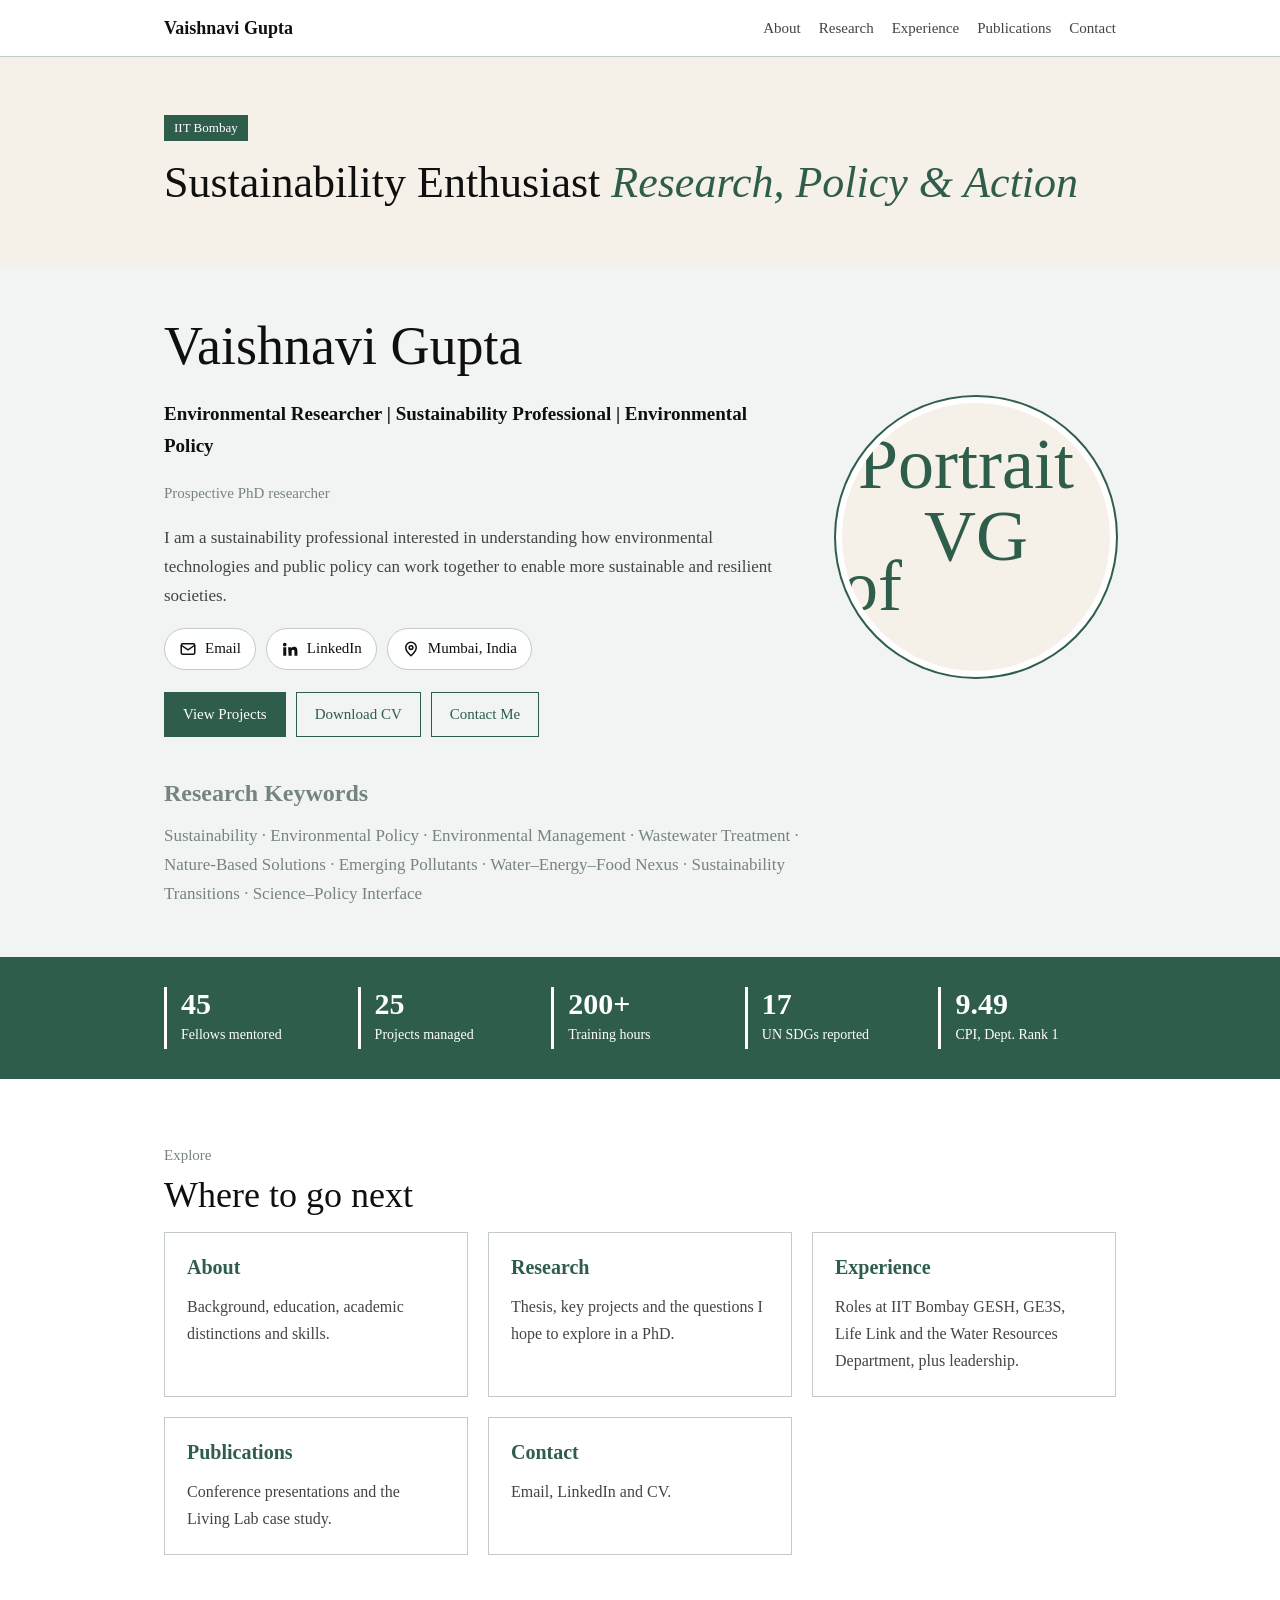
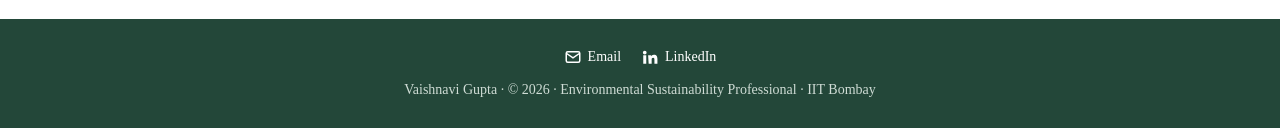
==== index.html @ b22b4fa3 "Add files via upload" ====
<!DOCTYPE html>
<html lang="en">
<head>
<meta charset="utf-8">
<meta name="viewport" content="width=device-width, initial-scale=1">
<title>Home | Vaishnavi Gupta</title>
<link rel="stylesheet" href="style.css">
<meta name="description" content="Vaishnavi Gupta: environmental researcher working on water sustainability, environmental policy and sustainability transitions.">
<link rel="icon" href="data:image/svg+xml,%3Csvg xmlns=%27http://www.w3.org/2000/svg%27 viewBox=%270 0 100 100%27%3E%3Ctext y=%27.9em%27 font-size=%2790%27%3E%F0%9F%8C%BF%3C/text%3E%3C/svg%3E">
</head>
<body>
<nav><div class="wrap"><b><a href="index.html" style="text-decoration:none">Vaishnavi Gupta</a></b>
<ul><li><a href="about.html">About</a></li><li><a href="research.html">Research</a></li><li><a href="experience.html">Experience</a></li><li><a href="publications.html">Publications</a></li><li><a href="contact.html">Contact</a></li></ul></div></nav>
<main>
<header>
<div class="hero-top"><div class="wrap">
<span class="tag">IIT Bombay</span>
<h2>Sustainability Enthusiast <em>Research, Policy &amp; Action</em></h2></div></div>
<div class="intro"><div class="wrap hero-grid">
<div>
<h1>Vaishnavi Gupta</h1>
<p class="role">Environmental Researcher | Sustainability Professional | Environmental Policy</p>
<p class="sub">Prospective PhD researcher</p>
<p>I am a sustainability professional interested in understanding how environmental technologies and public policy can work together to enable more sustainable and resilient societies.</p>
<div class="chips"><a class="chip" href="https://mail.google.com/mail/?view=cm&fs=1&to=gvaishnavi00@gmail.com" target="_blank" rel="noopener"><svg class="ic" viewBox="0 0 24 24" fill="none" stroke="currentColor" stroke-width="2" aria-hidden="true"><rect x="3" y="5" width="18" height="14" rx="2"/><path d="m3 7 9 6 9-6"/></svg>Email</a><a class="chip" href="https://linkedin.com/in/gvaishnavi21" target="_blank" rel="noopener"><svg class="ic" viewBox="0 0 24 24" fill="currentColor" aria-hidden="true"><path d="M4.98 3.5a2.5 2.5 0 1 1 0 5 2.5 2.5 0 0 1 0-5zM3 9.5h4V21H3zM9.5 9.5h3.8v1.6h.05c.53-1 1.83-2.05 3.77-2.05 4 0 4.78 2.6 4.78 6V21h-4v-5.1c0-1.2 0-2.8-1.7-2.8s-2 1.3-2 2.7V21h-4z"/></svg>LinkedIn</a><span class="chip"><svg class="ic" viewBox="0 0 24 24" fill="none" stroke="currentColor" stroke-width="2" aria-hidden="true"><path d="M12 21s7-6.2 7-11a7 7 0 0 0-14 0c0 4.8 7 11 7 11z"/><circle cx="12" cy="10" r="2.5"/></svg>Mumbai, India</span></div>
<div class="btns"><a class="btn p" href="research.html">View Projects</a><a class="btn" href="resume/vaishnavi_CV.pdf" download>Download CV</a><a class="btn" href="contact.html">Contact Me</a></div>
</div>
<div class="photo"><span>VG</span><img src="images/profile.jpeg" alt="Portrait of Vaishnavi Gupta"></div>
</div>
<div class="wrap kw" style="margin-top:20px"><h3>Research Keywords</h3><p>Sustainability · Environmental Policy · Environmental Management · Wastewater Treatment · Nature-Based Solutions · Emerging Pollutants · Water–Energy–Food Nexus · Sustainability Transitions · Science–Policy Interface</p></div>
</div>
</header>
<div class="strip"><div class="wrap"><div class="stats">
<div class="stat"><b>45</b><span>Fellows mentored</span></div>
<div class="stat"><b>25</b><span>Projects managed</span></div>
<div class="stat"><b>200+</b><span>Training hours</span></div>
<div class="stat"><b>17</b><span>UN SDGs reported</span></div>
<div class="stat"><b>9.49</b><span>CPI, Dept. Rank 1</span></div>
</div></div></div>
<section class="explore"><div class="wrap"><p class="sub">Explore</p><h2>Where to go next</h2>
<div class="grid">
<a class="card" href="about.html"><h3>About</h3><p>Background, education, academic distinctions and skills.</p></a>
<a class="card" href="research.html"><h3>Research</h3><p>Thesis, key projects and the questions I hope to explore in a PhD.</p></a>
<a class="card" href="experience.html"><h3>Experience</h3><p>Roles at IIT Bombay GESH, GE3S, Life Link and the Water Resources Department, plus leadership.</p></a>
<a class="card" href="publications.html"><h3>Publications</h3><p>Conference presentations and the Living Lab case study.</p></a>
<a class="card" href="contact.html"><h3>Contact</h3><p>Email, LinkedIn and CV.</p></a>
</div></div></section>
</main>
<footer><p><a href="https://mail.google.com/mail/?view=cm&fs=1&to=gvaishnavi00@gmail.com" target="_blank" rel="noopener"><svg class="ic" viewBox="0 0 24 24" fill="none" stroke="currentColor" stroke-width="2" aria-hidden="true"><rect x="3" y="5" width="18" height="14" rx="2"/><path d="m3 7 9 6 9-6"/></svg>Email</a><a href="https://linkedin.com/in/gvaishnavi21" target="_blank" rel="noopener"><svg class="ic" viewBox="0 0 24 24" fill="currentColor" aria-hidden="true"><path d="M4.98 3.5a2.5 2.5 0 1 1 0 5 2.5 2.5 0 0 1 0-5zM3 9.5h4V21H3zM9.5 9.5h3.8v1.6h.05c.53-1 1.83-2.05 3.77-2.05 4 0 4.78 2.6 4.78 6V21h-4v-5.1c0-1.2 0-2.8-1.7-2.8s-2 1.3-2 2.7V21h-4z"/></svg>LinkedIn</a></p><p>Vaishnavi Gupta · © 2026 · Environmental Sustainability Professional · IIT Bombay</p></footer>
</body>
</html>
---- style.css ----
:root{--green:#2f5d4b;--green-d:#234739;--sage:#f1f4f2;--cream:#f5f0e8;--mute:#768480;--line:#c3cbc7;--ink:#0f0f0f;--body:#444;--serif:Georgia,"Times New Roman",serif}
*{box-sizing:border-box}
html{scroll-behavior:smooth;scroll-padding-top:70px}
body{margin:0;font-family:var(--serif);color:var(--body);background:#fff;line-height:1.7;font-size:17px}
a{color:var(--green)}
.wrap{max-width:1000px;margin:0 auto;padding:0 24px}
nav{position:sticky;top:0;z-index:5;background:#fff;border-bottom:1px solid var(--line)}
nav .wrap{display:flex;justify-content:space-between;align-items:center;gap:16px;min-height:56px;flex-wrap:wrap}
nav b{color:var(--ink);font-size:18px}
nav ul{display:flex;gap:18px;list-style:none;margin:0;padding:0;flex-wrap:wrap}
nav a{text-decoration:none;color:var(--body);font-size:15px}
nav a:hover{color:var(--green)}
section{padding:64px 0}
.alt{background:var(--sage)}
h1,h2,h3{color:var(--ink);line-height:1.2;font-weight:400;margin:0 0 14px}
h1{font-size:clamp(34px,6vw,54px)}
h2{font-size:clamp(26px,4vw,36px)}
h3{font-size:20px;font-weight:700}
.sub{color:var(--mute);font-size:15px;margin:0 0 6px}
.hero-top{background:var(--cream);padding:56px 0}
.tag{display:inline-block;background:var(--green);color:#fff;font-size:13px;padding:2px 10px;margin-bottom:16px}
.hero-top h2{font-size:clamp(28px,5vw,44px);margin:0}
.hero-top em{color:var(--green)}
.intro{background:var(--sage);padding:48px 0}
.intro p{max-width:680px}
.role{font-weight:700;color:var(--ink);font-size:19px}
.btns{display:flex;gap:10px;flex-wrap:wrap;margin:22px 0}
.btn{display:inline-block;padding:9px 18px;text-decoration:none;font-size:15px;border:1px solid var(--green);color:var(--green)}
.btn.p{background:var(--green);color:#fff}
.btn:hover{background:var(--green-d);color:#fff}
.btn:focus-visible,a:focus-visible{outline:3px solid var(--green);outline-offset:2px}
.kw h3{color:var(--mute);font-size:24px}
.kw p{color:var(--mute);margin:0}
.grid{display:grid;grid-template-columns:repeat(auto-fit,minmax(260px,1fr));gap:20px}
.card{background:#fff;border:1px solid var(--line);padding:22px}
.alt .card{background:#fff}
.card p{margin:8px 0 0;font-size:16px}
.card ul,.list{margin:8px 0 0;padding-left:20px}
.card li,.list li{margin-bottom:6px;font-size:16px}
.meta{color:var(--mute);font-size:14px;margin:0}
.stats{display:grid;grid-template-columns:repeat(auto-fit,minmax(150px,1fr));gap:16px;margin:28px 0}
.stat{border-left:3px solid var(--green);padding-left:14px}
.stat b{display:block;font-size:30px;color:var(--green);line-height:1.1}
.stat span{font-size:14px;color:var(--mute)}
.two{display:grid;grid-template-columns:1fr 1fr;gap:40px}
.tl{border-left:2px solid var(--line);padding-left:24px}
.job{position:relative;margin-bottom:34px}
.job:before{content:"";position:absolute;left:-31px;top:8px;width:12px;height:12px;background:var(--green);border-radius:50%}
.job h3{margin-bottom:2px}
.q{font-size:20px;color:var(--ink);border-left:3px solid var(--green);padding-left:16px;margin:18px 0}
.bar{margin:0 0 14px}
.bar div{display:flex;justify-content:space-between;font-size:15px}
.bar i{display:block;height:6px;background:#dfe5e2;margin-top:4px}
.bar i:after{content:"";display:block;height:6px;background:var(--green);width:var(--w)}
.contact{background:var(--green);color:#e8efeb}
.contact h2,.contact h3{color:#fff}
.contact a{color:#fff}
.contact .btn{border-color:#fff;color:#fff}
.contact .btn.p{background:#fff;color:var(--green)}
form{display:grid;gap:10px}
input,textarea{font:inherit;font-size:15px;padding:10px;border:1px solid var(--line);width:100%}
footer{background:var(--green-d);color:#cfdcd5;text-align:center;padding:22px;font-size:14px}
@media(max-width:760px){.two{grid-template-columns:1fr;gap:24px}nav ul{gap:12px}section{padding:44px 0}}
@media(prefers-reduced-motion:reduce){html{scroll-behavior:auto}}
nav a[aria-current]{color:var(--green);border-bottom:2px solid var(--green);padding-bottom:2px}
nav b a{font-size:18px;color:var(--ink)}
body{display:flex;flex-direction:column;min-height:100vh}
main{flex:1}
.explore a.card{display:block;text-decoration:none;color:var(--body)}
.explore a.card:hover{border-color:var(--green)}
.explore h3{color:var(--green)}

.hero-grid{display:grid;grid-template-columns:1fr 280px;gap:48px;align-items:center}
.photo{position:relative;width:280px;height:280px;border-radius:50%;background:var(--cream);border:6px solid #fff;box-shadow:0 0 0 2px var(--green);overflow:hidden;display:flex;align-items:center;justify-content:center;font-size:72px;color:var(--green);justify-self:center}
.photo img{position:absolute;inset:0;width:100%;height:100%;object-fit:cover}
.photo.sm{width:180px;height:180px;font-size:48px;margin-bottom:20px}
.chips{display:flex;flex-wrap:wrap;gap:10px;margin:18px 0 0}
.chip{display:inline-flex;align-items:center;gap:8px;padding:7px 14px;border:1px solid var(--line);background:#fff;color:var(--ink);text-decoration:none;font-size:15px;border-radius:999px}
a.chip:hover{border-color:var(--green);color:var(--green)}
.ic{width:18px;height:18px;flex:none}
.contact .chip{background:transparent;border-color:rgba(255,255,255,.5);color:#fff}
.contact a.chip:hover{background:#fff;color:var(--green)}
footer p{margin:4px 0}
footer a{color:#fff;display:inline-flex;align-items:center;gap:6px;margin:0 10px;text-decoration:none}
footer a:hover{text-decoration:underline}
.strip{background:var(--green);color:#fff;padding:30px 0}
.strip .stats{margin:0}
.strip .stat{border-color:#fff}
.strip .stat b,.strip .stat span{color:#fff}
@media(max-width:760px){.hero-grid{grid-template-columns:1fr}.photo{order:-1;width:200px;height:200px;font-size:54px}}
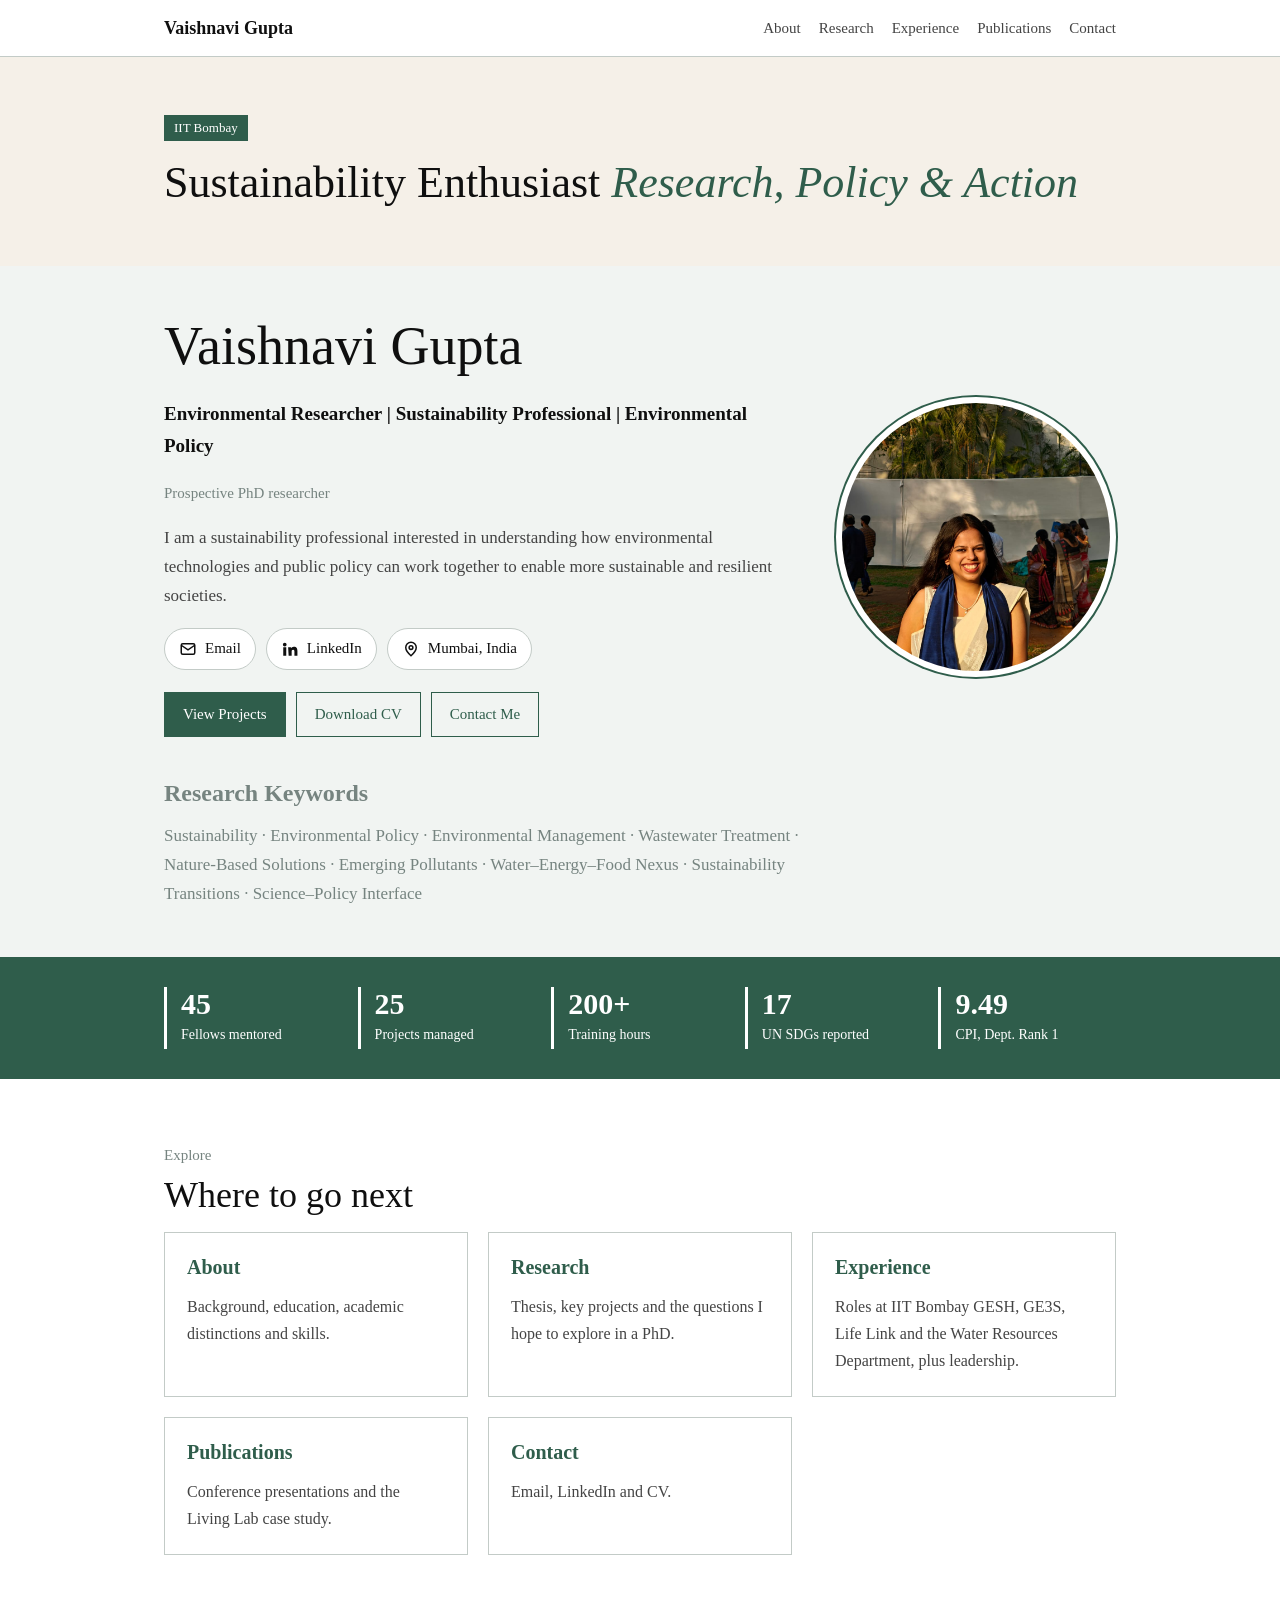
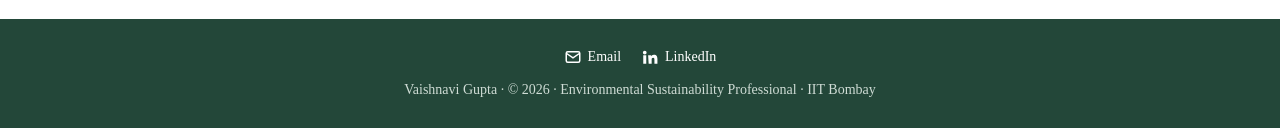
==== commit 174cb63a: "Add files via upload" ====
--- a/index.html
+++ b/index.html
@@ -9,7 +9,7 @@
 <link rel="icon" href="data:image/svg+xml,%3Csvg xmlns=%27http://www.w3.org/2000/svg%27 viewBox=%270 0 100 100%27%3E%3Ctext y=%27.9em%27 font-size=%2790%27%3E%F0%9F%8C%BF%3C/text%3E%3C/svg%3E">
 </head>
 <body>
-<nav><div class="wrap"><b><a href="index.html" style="text-decoration:none">Vaishnavi Gupta</a></b>
+<nav><div class="wrap"><b><a href="index.html" style="text-decoration:none">Vaishnavi Gupta</a></b><input type="checkbox" id="nav-toggle" class="nav-toggle" aria-label="Toggle navigation menu"><label class="nav-btn" for="nav-toggle"><span class="nav-ic" aria-hidden="true"></span>Menu</label>
 <ul><li><a href="about.html">About</a></li><li><a href="research.html">Research</a></li><li><a href="experience.html">Experience</a></li><li><a href="publications.html">Publications</a></li><li><a href="contact.html">Contact</a></li></ul></div></nav>
 <main>
 <header>
--- a/style.css
+++ b/style.css
@@ -88,3 +88,130 @@
 .strip .stat{border-color:#fff}
 .strip .stat b,.strip .stat span{color:#fff}
 @media(max-width:760px){.hero-grid{grid-template-columns:1fr}.photo{order:-1;width:200px;height:200px;font-size:54px}}
+
+/* =====================================================================
+   MOBILE / PHONE RESPONSIVENESS
+   Everything below only applies at <=760px (phones / small tablets) and
+   <=420px (small phones). Desktop styles above are untouched.
+   ===================================================================== */
+
+/* Mobile-menu controls exist in the HTML but are hidden on desktop */
+.nav-toggle,.nav-btn{display:none}
+
+@media(max-width:760px){
+  :root{--gutter:20px}
+  html{-webkit-text-size-adjust:100%;text-size-adjust:100%;scroll-padding-top:64px}
+  /* Safety net against sideways scrolling (clip, unlike hidden, keeps the sticky nav working) */
+  body{font-size:16px;line-height:1.65;overflow-x:clip;overflow-wrap:break-word}
+  img,svg{max-width:100%}
+  a,button,label,.btn{touch-action:manipulation}
+  .wrap{padding:0 var(--gutter)}
+
+  /* ---- Navigation: brand + "Menu" button, links drop down as a tap-friendly list ---- */
+  nav .wrap{flex-wrap:nowrap;min-height:56px;gap:12px}
+  nav b a{display:inline-flex;align-items:center;min-height:44px;white-space:nowrap}
+  .nav-toggle{display:block;position:absolute;width:1px;height:1px;min-height:0;margin:-1px;padding:0;border:0;overflow:hidden;clip:rect(0 0 0 0);white-space:nowrap}
+  .nav-btn{display:inline-flex;align-items:center;gap:10px;min-height:44px;padding:0 14px;border:1px solid var(--line);background:#fff;color:var(--ink);font-size:15px;line-height:1;cursor:pointer;user-select:none;-webkit-user-select:none;-webkit-tap-highlight-color:rgba(47,93,75,.12)}
+  .nav-toggle:checked + .nav-btn{border-color:var(--green);color:var(--green)}
+  .nav-toggle:focus-visible + .nav-btn{outline:3px solid var(--green);outline-offset:2px}
+  .nav-ic,.nav-ic:before,.nav-ic:after{display:block;width:18px;height:2px;background:currentColor;transition:transform .2s,background .2s}
+  .nav-ic{position:relative}
+  .nav-ic:before,.nav-ic:after{content:"";position:absolute;left:0}
+  .nav-ic:before{top:-6px}
+  .nav-ic:after{top:6px}
+  .nav-toggle:checked + .nav-btn .nav-ic{background:transparent}
+  .nav-toggle:checked + .nav-btn .nav-ic:before{top:0;transform:rotate(45deg)}
+  .nav-toggle:checked + .nav-btn .nav-ic:after{top:0;transform:rotate(-45deg)}
+  nav ul{display:none;position:absolute;top:100%;left:0;right:0;flex-direction:column;flex-wrap:nowrap;gap:0;padding:4px var(--gutter) 8px;background:#fff;border-bottom:1px solid var(--line);box-shadow:0 14px 22px rgba(15,15,15,.10)}
+  .nav-toggle:checked ~ ul{display:flex}
+  nav li + li{border-top:1px solid #e6ebe8}
+  nav ul a{display:flex;align-items:center;min-height:48px;font-size:17px}
+  nav ul a[aria-current]{border-bottom:0;padding:0 0 0 12px;box-shadow:inset 3px 0 0 var(--green);font-weight:700}
+
+  /* ---- Typography & spacing ---- */
+  h1{font-size:clamp(30px,9vw,40px)}
+  h2{font-size:clamp(24px,7vw,30px)}
+  h3{font-size:18px}
+  main h2[style*="margin-top"]{margin-top:36px!important}
+  section{padding:40px 0}
+
+  /* ---- Hero / profile ---- */
+  .hero-top{padding:32px 0}
+  .hero-top h2{font-size:clamp(26px,7.4vw,34px);line-height:1.2}
+  .intro{padding:32px 0}
+  .hero-grid,.two{grid-template-columns:minmax(0,1fr)}
+  .hero-grid{gap:24px}
+  .role{font-size:17px;line-height:1.5}
+  .kw h3{font-size:20px}
+  .kw p{font-size:15px;line-height:1.6}
+  .photo.sm{margin:0 auto 20px}
+
+  /* ---- Buttons, chips & touch targets ---- */
+  .chips{gap:10px}
+  .chip{min-height:44px;padding:0 16px}
+  .btns{gap:10px;margin:20px 0}
+  .btn{display:inline-flex;align-items:center;justify-content:center;min-height:44px;padding:10px 18px;text-align:center}
+
+  /* ---- Stats ---- */
+  .stats{grid-template-columns:repeat(2,minmax(0,1fr));gap:20px 16px;margin:24px 0}
+  .stats .stat:last-child:nth-child(odd){grid-column:1/-1}
+  .stat b{font-size:28px}
+  .stat span{display:block;line-height:1.35;margin-top:2px}
+  .strip{padding:28px 0}
+
+  /* ---- Cards (research, publications, skills, explore) ---- */
+  .grid{grid-template-columns:repeat(auto-fit,minmax(min(100%,240px),1fr));gap:14px}
+  .card{padding:18px}
+  .card p{line-height:1.6}
+  .two>div>br{display:none}
+  .two>div>.card{margin-bottom:14px}
+  .two>div>.card:last-child{margin-bottom:0}
+  .bar div{gap:12px}
+  .bar{margin-bottom:16px}
+
+  /* ---- Experience timeline ---- */
+  .tl{padding-left:20px}
+  .job{margin-bottom:28px}
+  .job:before{left:-27px}
+  .job h3{line-height:1.25}
+  .list{padding-left:18px}
+  .q{font-size:18px;padding-left:14px}
+
+  /* ---- Contact form (16px stops iOS zooming in on focus) ---- */
+  form{gap:12px}
+  input,textarea{font-size:16px;padding:12px 14px;min-height:48px;border-radius:0;-webkit-appearance:none;appearance:none}
+  textarea{height:160px;resize:vertical}
+  form .btn{min-height:48px}
+
+  /* ---- Footer ---- */
+  footer{padding:24px var(--gutter);line-height:1.5}
+  footer p:first-child{display:flex;justify-content:center;flex-wrap:wrap;margin:0 0 4px}
+  footer a{min-height:44px;margin:0;padding:0 14px}
+}
+
+@media(max-width:420px){
+  :root{--gutter:16px}
+  section{padding:32px 0}
+  .hero-top{padding:26px 0}
+  .intro{padding:28px 0}
+  .photo{width:168px;height:168px;font-size:48px}
+  .photo.sm{width:150px;height:150px;font-size:42px}
+  .card{padding:16px}
+  .tag{margin-bottom:12px}
+
+  /* chips share each row edge-to-edge */
+  .chips .chip{flex:1 1 auto;justify-content:center}
+
+  /* Primary button full width, secondary buttons side by side */
+  .btns{display:grid;grid-template-columns:repeat(2,minmax(0,1fr))}
+  .btns .btn{padding:10px 8px}
+  .btns .btn.p:first-child{grid-column:1/-1}
+
+  .stats{gap:18px 12px}
+  .stat{padding-left:12px}
+  .stat b{font-size:26px}
+
+  .job:before{left:-27px}
+  .q{font-size:17px}
+  nav b a,nav b{font-size:17px}
+}
